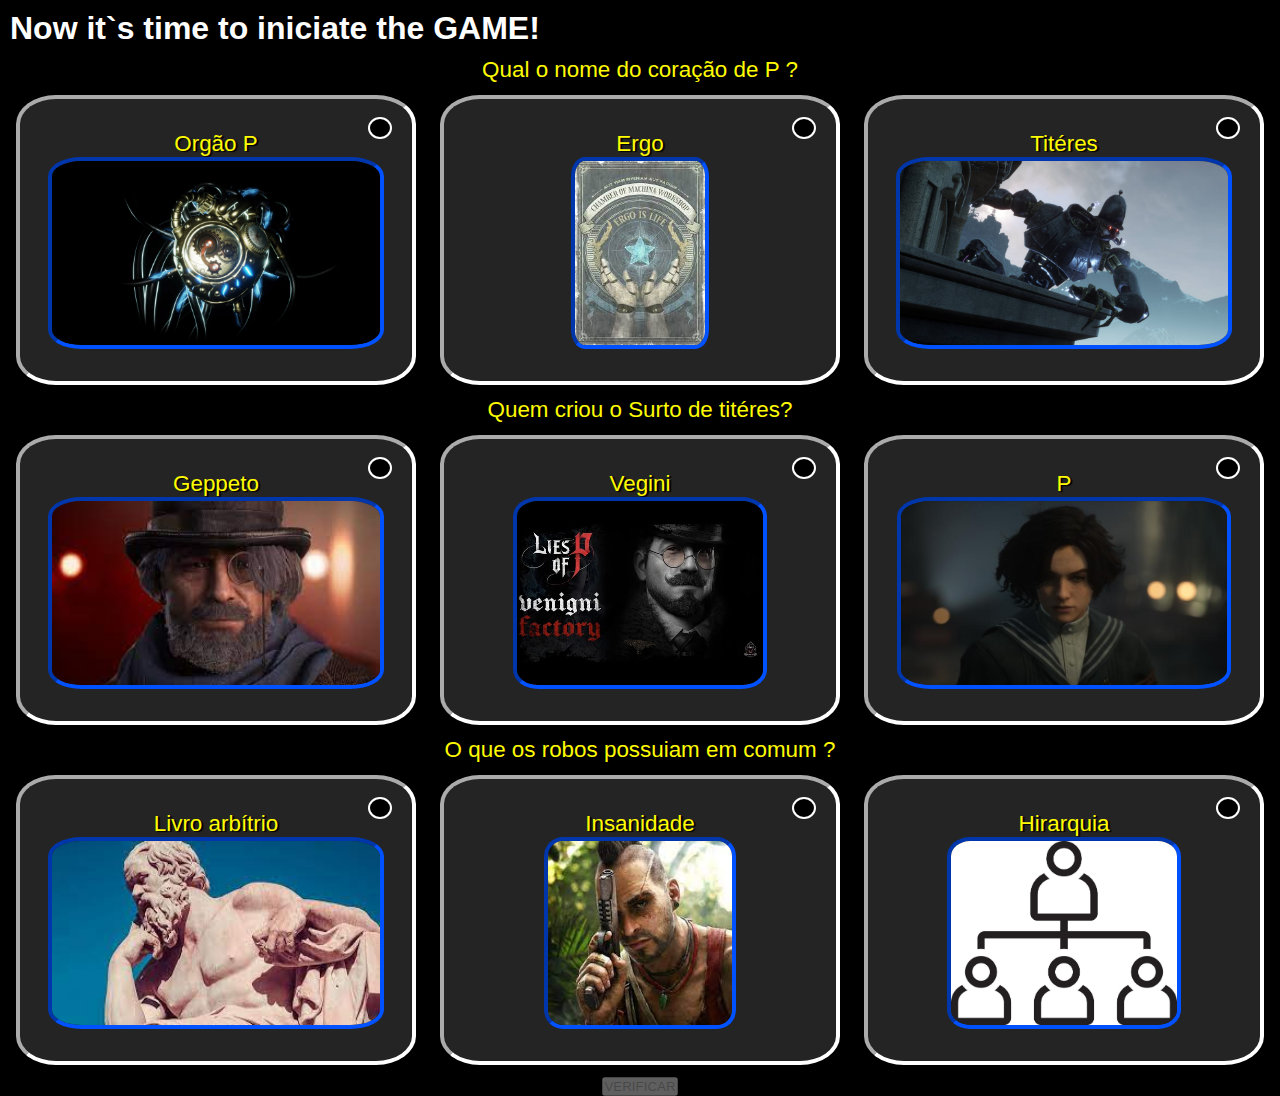
==== game.html @ 533d368d "initial commit" ====
<!DOCTYPE html>
<html lang="pt-br">
<head>
    <meta charset="UTF-8">
    <meta name="viewport" content="width=device-width, initial-scale=1.0">
    <title>Card Game</title>
    <link rel="stylesheet" href="global.css">
    <link rel="stylesheet" href="game.css">
</head>
<body>
    <header>
        <h1>Now it`s time to iniciate the GAME!</h1>
    </header>
    <main>
        <span>Qual o nome do coração de P ?</span>
        <section class="sentences" data-answer="answers">
            <div data-card="cards" class="off">
                <input data-inputs="inputs" class="checkbox" type="checkbox" >
                <span>Orgão P</span>
                <img src="img/cardQuest0.jpg" alt="">
            </div>
            <div data-card="cards" class="off">
                <input data-inputs="inputs" class="checkbox" type="checkbox" >
                <span>Ergo</span>
                <img src="img/cardQuest1.jpg" alt="">
            </div>
            <div data-card="cards" class="off">
                <input data-inputs="inputs" class="checkbox" type="checkbox" >
                <span>Titéres</span>
                <img src="img/cardQuest2.jpg" alt="">
            </div>
        </section>

        <span>Quem criou o Surto de titéres?</span>
        <section class="sentences" data-answer="answers">
            <div data-card="cards1" class="off">
                <input data-inputs="inputs" class="checkbox" type="checkbox" >
                <span>Geppeto</span>
                <img src="img/cardQuest3.jpg" alt="">
            </div>
            <div data-card="cards1" class="off">
                <input data-inputs="inputs" class="checkbox" type="checkbox" >
                <span>Vegini</span>
                <img src="img/cardQuest4.jpg" alt="">
            </div>
            <div data-card="cards1" class="off">
                <input data-inputs="inputs" class="checkbox" type="checkbox" >
                <span>P</span>
                <img src="img/cardQuest5.jpg" alt="">
            </div>
        </section>

        <span>O que os robos possuiam em comum ?</span>
        <section class="sentences" data-answer="answers">
            <div data-card="cards2" class="off">
                <input data-inputs="inputs" class="checkbox" type="checkbox" >
                <span>Livro arbítrio</span>
                <img src="img/cardQuest6.jpg" alt="">
            </div>
            <div data-card="cards2" class="off">
                <input data-inputs="inputs" class="checkbox" type="checkbox" >
                <span>Insanidade</span>
                <img src="img/cardQuest7.jpg" alt="">
            </div>
            <div data-card="cards2" class="off">
                <input data-inputs="inputs" class="checkbox" type="checkbox" >
                <span>Hirarquia</span>
                <img src="img/cardQuest8.jpg" alt="">
            </div>
        </section>
        <div>
            <h1 id="result"></h1>
            <h1 id="resultNegated"></h1>
        </div>
        <button disabled id="verify">VERIFICAR</button>

    </main>
    <script src="javaScript.js"></script>
</body>
</html>
---- global.css ----
*{
  box-sizing: border-box;
  margin: 0;
  padding: 0;
  font-family: 'Franklin Gothic Medium', 'Arial Narrow', Arial, sans-serif;
  text-decoration: none;
}
p , h2 , h1 , a{
  color:var(--white);
  text-shadow: var(--black) 2px 1px 1px;
}
span{
  color: var(--warning);
  text-shadow: var(--black) 2px 1px 1px;
}
body{
  background-color: var(--black);
}
:root{
  --blue : rgb(0, 81, 255);
  --red : rgb(230, 21, 21);
  --black: black;
  --gray : rgb(36, 36, 36) ;
  --warning: rgb(255, 251, 0);
  --white: white;
  --borderEffects: rgb(255, 166, 0);
  --effects : yellow;
}
.linksWiki{
  cursor: pointer;
  text-shadow: none;
  text-decoration: underline var(--blue);
}
.linksWiki:hover{
  color: var(--blue);
}
.buttons{
  padding: 20px 0px 20px;
}
.buttons button{
  color: var(--white);
  text-transform: uppercase;
  padding: 8px;
  border: solid var(--white) 2px;
  border-radius: 10%;
  background-color: var(--black);
  transition: ease-in-out 200ms;
}
.buttons button:hover{
    border: var(--borderEffects) solid 2px;
    color: var(--red);
}
.linksYoutube li{
  color: var(--white);
  padding: 12px;
  border: solid 2px ;
  border-radius: 10%;
  background-color: var(--black);
}
.linksYoutube li a{
  text-decoration: none;
  color: var(--white);
  transition: ease-in-out 100ms;
}
.linksYoutube li:hover{
  color: var(--red);
  border: solid 2px var(--borderEffects);

}
.linksYoutube li:hover a {
  color: var(--red);
}
---- game.css ----
:root {
  --blue: rgb(0, 81, 255);
  --red: rgb(230, 21, 21);
  --black: black;
  --gray: rgb(36, 36, 36);
  --warning: rgb(255, 251, 0);
  --white: white;
  --borderEffects: rgb(255, 166, 0);
  --effects: yellow;
}
span {
  font-size: 1.4rem;
}
/* JS effects */
[data-card="cards"] , [data-card="cards1"] ,  [data-card="cards2"]{
  cursor: pointer;
}
.off{
  border:inset var(--white) 4px;
}
.on{
  cursor: pointer;
  border: inset var(--borderEffects) 4px;
}
/* End JS effects */
/* @media screen and (max-width: 600px) {
  .sentences{
    display: flex;
    flex-direction: column;
    width: 100%;
    align-items: center;
  }
}
@media screen and (min-width: 640px) {
  .sentences{
    display: flex;
    flex-direction: row;
    justify-content: space-evenly;
  }
} */
header {
  padding: 10px;
}
main {
  display: flex;
  flex-direction: column;
  align-items: center;
}
/* main button {
  background-color: var(--black);
  border: solid 2px var(--white);
  padding: 18px;
  border-radius: 10%;
  color: var(--white);
}
main button:hover {
  border-color: var(--borderEffects);
  color: var(--red);
} */
main p {
  color: var(--borderEffects);
  font-size: 1.8rem;
}
.sentences {
  display: flex;
  flex-wrap: wrap;
  width: 100%;
  justify-content: center;
}
.sentences div {
  position: relative;
  width: 400px;
  background-color: var(--gray);
  display: flex;
  flex-direction: column;
  align-items: center;
  border-radius: 10%;
  padding: 32px;
  margin: 12px;
}

.sentences img {
  border: inset 4px var(--blue);
  border-radius: 10%;
  height: 12rem;
}
.checkbox{
  position: absolute;
  appearance: none;
  right: 20px;
  background-color: var(--black);
  top: 18px;
  width: 24px;
  height: 22px;
  border-radius: 50%;
  border: 2.4px solid var(--white);
  transition: ease-in-out 200ms;
}
.checkbox:checked {
  background-color: var(--black);
  border-color: var(--borderEffects);
}
.checkbox:checked::after {
  content: "";
  display: block;
  width: 4px;
  height: 10px;
  border: solid var(--red) 1px;
  border-width: 0 3px 3px 0;
  transform: rotate(45deg);
  margin: 1px 7px;
}
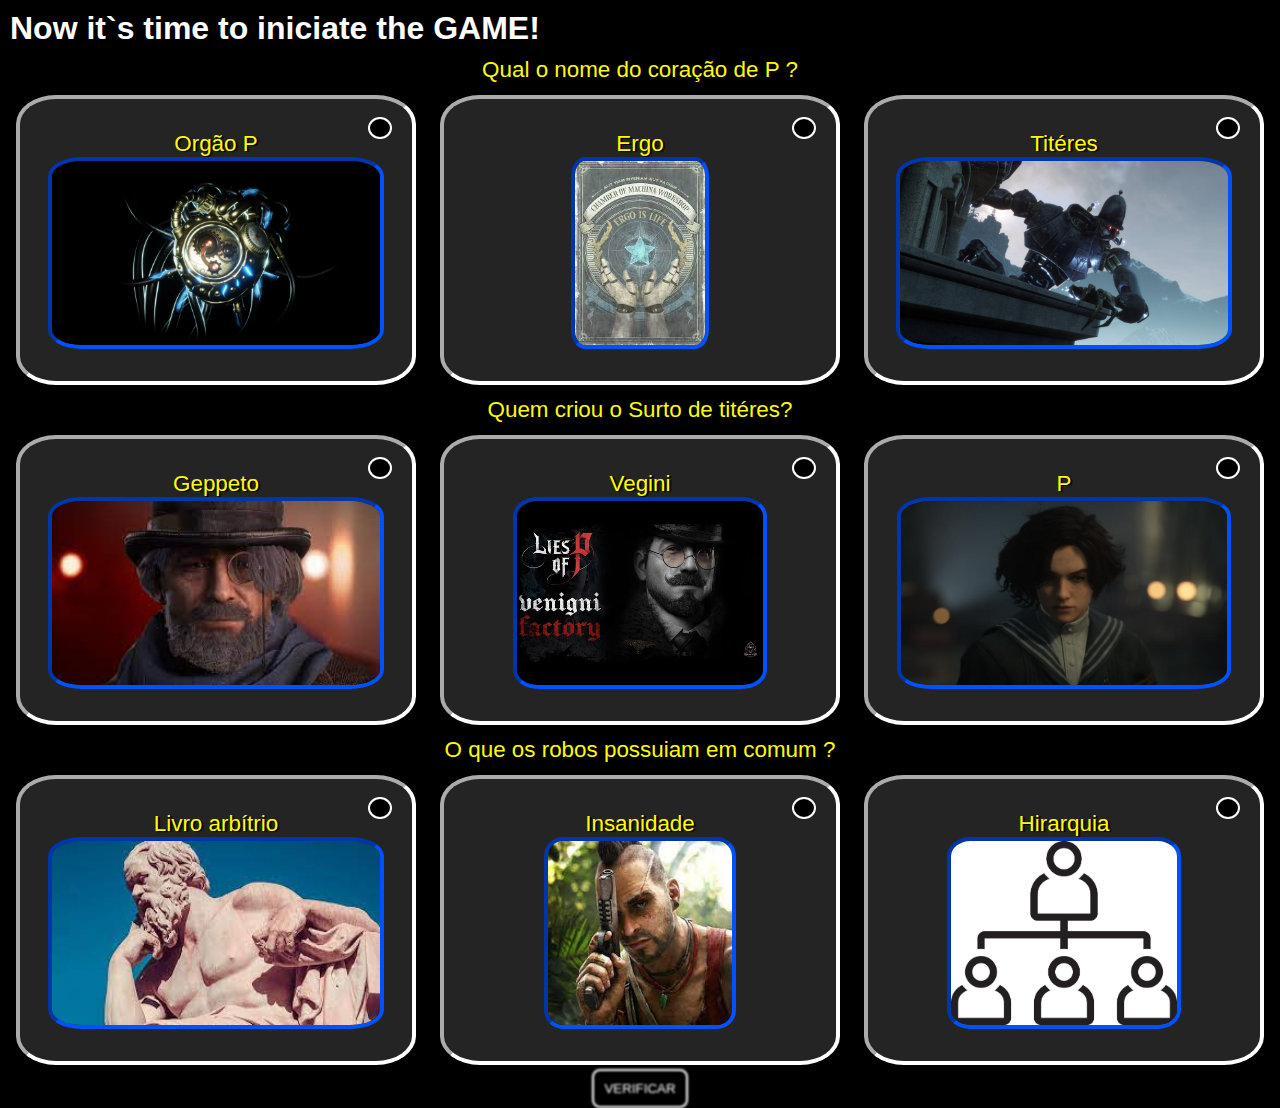
==== commit 8c42ff97: "buttonn edited" ====
--- a/game.html
+++ b/game.html
@@ -72,7 +72,7 @@
             <h1 id="result"></h1>
             <h1 id="resultNegated"></h1>
         </div>
-        <button disabled id="verify">VERIFICAR</button>
+        <button disabled id="verify" class="verify">VERIFICAR</button>
 
     </main>
     <script src="javaScript.js"></script>
--- a/game.css
+++ b/game.css
@@ -110,3 +110,20 @@
   transform: rotate(45deg);
   margin: 1px 7px;
 }
+.verify{
+  margin-top: -8px;
+  padding: 10px;
+  background-color: var(--black);
+  border: var(--white) 2px solid;
+  border-radius: 8px;
+  cursor: pointer;
+  color: var(--white);
+}
+.onverify{
+  border-color: var(--borderEffects);
+  color: var(--red);
+}
+.disabled{
+    cursor: default;
+    filter: blur(1px);
+}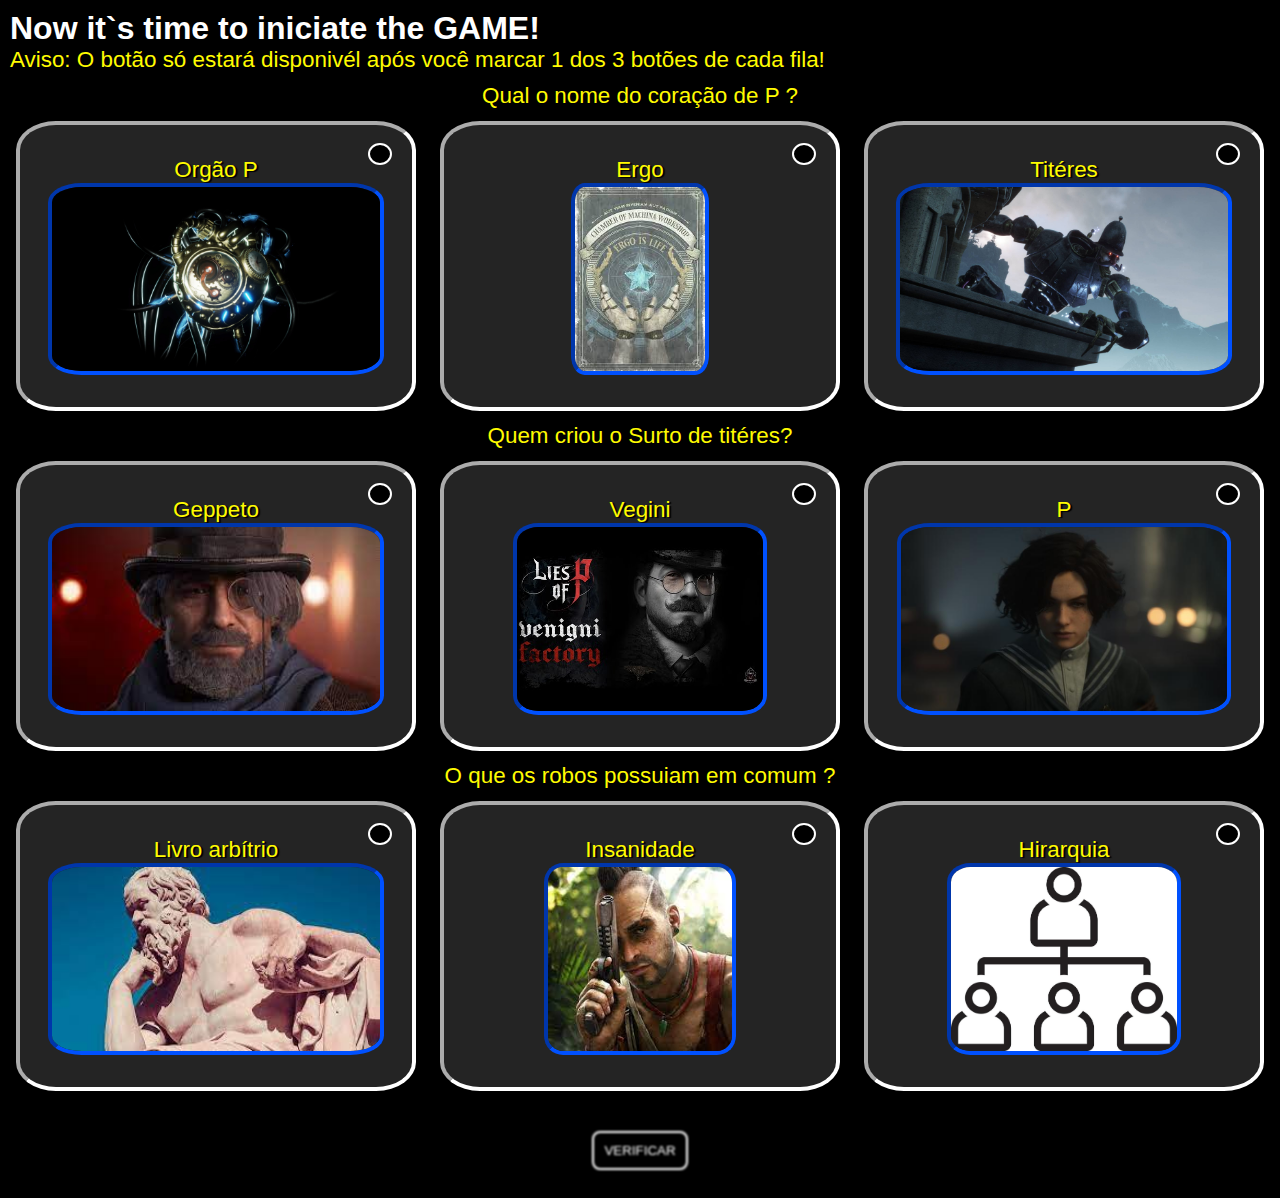
==== commit 73b52cfb: "Changes:better ux,Better imgs" ====
--- a/game.html
+++ b/game.html
@@ -10,6 +10,7 @@
 <body>
     <header>
         <h1>Now it`s time to iniciate the GAME!</h1>
+        <span>Aviso: O botão só estará disponivél após você marcar 1 dos 3 botões de cada fila!</span>
     </header>
     <main>
         <span>Qual o nome do coração de P ?</span>
@@ -68,12 +69,7 @@
                 <img src="img/cardQuest8.jpg" alt="">
             </div>
         </section>
-        <div>
-            <h1 id="result"></h1>
-            <h1 id="resultNegated"></h1>
-        </div>
         <button disabled id="verify" class="verify">VERIFICAR</button>
-
     </main>
     <script src="javaScript.js"></script>
 </body>
--- a/game.css
+++ b/game.css
@@ -12,32 +12,21 @@
   font-size: 1.4rem;
 }
 /* JS effects */
-[data-card="cards"] , [data-card="cards1"] ,  [data-card="cards2"]{
+[data-card="cards"],
+[data-card="cards1"],
+[data-card="cards2"] {
   cursor: pointer;
 }
-.off{
-  border:inset var(--white) 4px;
+.off {
+  border: inset var(--white) 4px;
 }
-.on{
+.on {
   cursor: pointer;
   border: inset var(--borderEffects) 4px;
 }
+
 /* End JS effects */
-/* @media screen and (max-width: 600px) {
-  .sentences{
-    display: flex;
-    flex-direction: column;
-    width: 100%;
-    align-items: center;
-  }
-}
-@media screen and (min-width: 640px) {
-  .sentences{
-    display: flex;
-    flex-direction: row;
-    justify-content: space-evenly;
-  }
-} */
+
 header {
   padding: 10px;
 }
@@ -46,27 +35,19 @@
   flex-direction: column;
   align-items: center;
 }
-/* main button {
-  background-color: var(--black);
-  border: solid 2px var(--white);
-  padding: 18px;
-  border-radius: 10%;
-  color: var(--white);
-}
-main button:hover {
-  border-color: var(--borderEffects);
-  color: var(--red);
-} */
+
 main p {
   color: var(--borderEffects);
   font-size: 1.8rem;
 }
+
 .sentences {
   display: flex;
   flex-wrap: wrap;
   width: 100%;
   justify-content: center;
 }
+
 .sentences div {
   position: relative;
   width: 400px;
@@ -84,7 +65,8 @@
   border-radius: 10%;
   height: 12rem;
 }
-.checkbox{
+
+.checkbox {
   position: absolute;
   appearance: none;
   right: 20px;
@@ -96,10 +78,12 @@
   border: 2.4px solid var(--white);
   transition: ease-in-out 200ms;
 }
+
 .checkbox:checked {
   background-color: var(--black);
   border-color: var(--borderEffects);
 }
+
 .checkbox:checked::after {
   content: "";
   display: block;
@@ -110,8 +94,8 @@
   transform: rotate(45deg);
   margin: 1px 7px;
 }
-.verify{
-  margin-top: -8px;
+.verify {
+  margin: 28px;
   padding: 10px;
   background-color: var(--black);
   border: var(--white) 2px solid;
@@ -119,11 +103,11 @@
   cursor: pointer;
   color: var(--white);
 }
-.onverify{
+.onverify {
   border-color: var(--borderEffects);
   color: var(--red);
 }
-.disabled{
-    cursor: default;
-    filter: blur(1px);
-}+.disabled {
+  cursor: default;
+  filter: blur(1px);
+}
